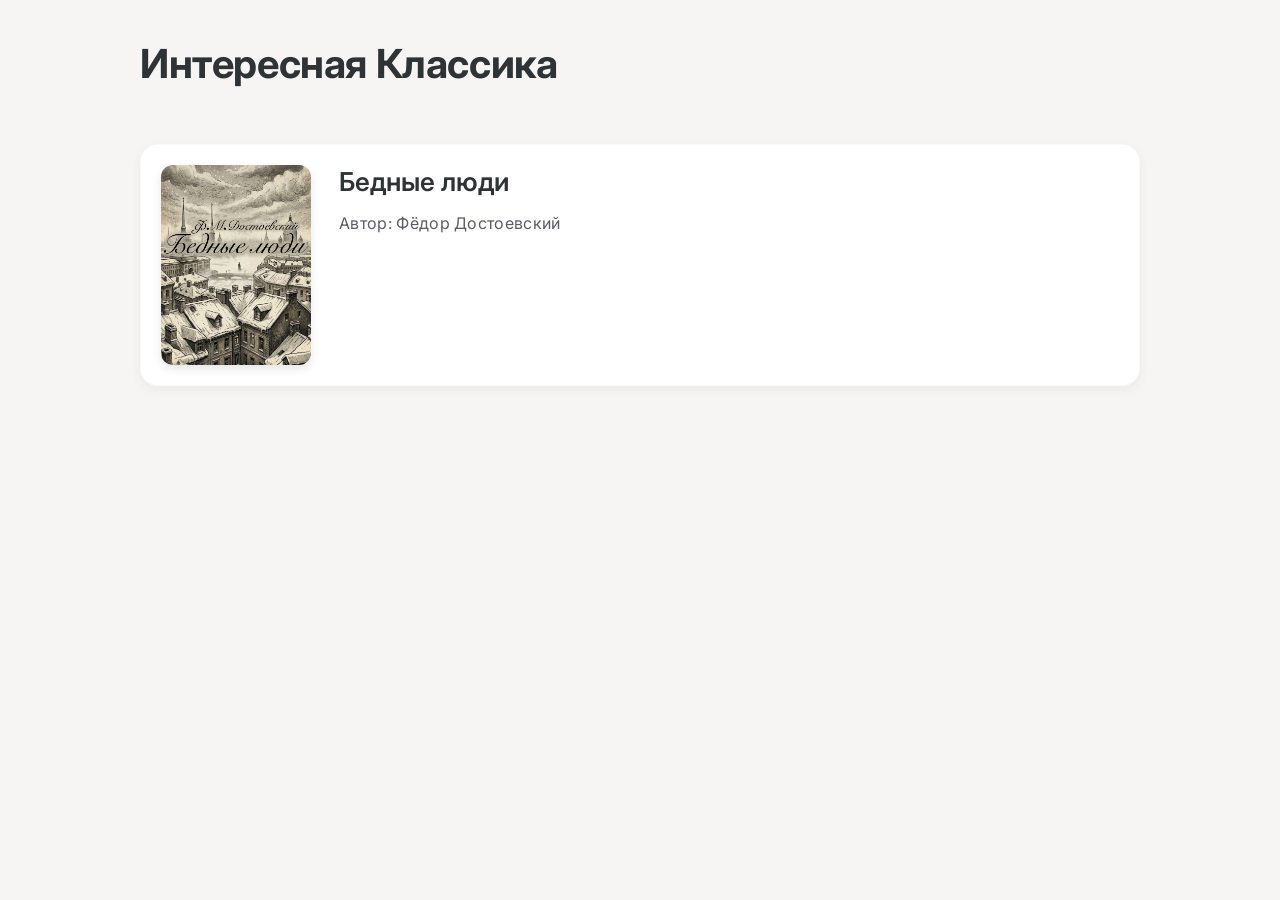
==== index.html @ e3457ea4 "релиз" ====
<!DOCTYPE html>
<html lang="ru">
<head>
    <meta charset="UTF-8">
    <meta name="viewport" content="width=device-width, initial-scale=1.0">
    <title>Интересная Классика</title>
    <link rel="stylesheet" href="styles.css">
    <link rel="preconnect" href="https://fonts.googleapis.com">
    <link rel="preconnect" href="https://fonts.gstatic.com" crossorigin>
    <link href="https://fonts.googleapis.com/css2?family=Inter:wght@400;500;600;700&display=swap" rel="stylesheet">
</head>
<body>
    <header>
        <h1 class="project-title">Интересная Классика</h1>
    </header>
    <main>
        <section class="comics-list">
            
        </section>
    </main>
    <script src="script.js"></script>
</body>
</html>
---- styles.css ----
:root {
    --bg-color: #f6f5f4;
    --card-bg: #ffffff;
    --text-primary: #2e3436;
    --text-secondary: #5e5c64;
    --accent-bg: #3584e4;
    --accent-hover: #4990e7;
    --border-radius-card: 18px;
    --border-radius-btn: 40px;
    --shadow: 0 4px 12px rgba(0, 0, 0, 0.05);
    --shadow-hover: 0 12px 24px rgba(0, 0, 0, 0.08);
    --font-sans: 'Inter', 'Roboto', 'Cantarell', 'Helvetica', 'Arial', sans-serif;
}

* {
    margin: 0;
    padding: 0;
    box-sizing: border-box;
}

body {
    background-color: var(--bg-color);
    color: var(--text-primary);
    font-family: var(--font-sans);
    line-height: 1.6;
    padding: 32px 24px;
    min-height: 100vh;
}

header {
    display: flex;
    align-items: center;
    gap: 16px;
    margin-bottom: 48px;
    max-width: 1000px;
    margin-left: auto;
    margin-right: auto;
    width: 100%;
}

.project-title {
    font-size: 40px;
    font-weight: 700;
    color: var(--text-primary);
    letter-spacing: -0.01em;
    margin: 0;
}

.back-link {
    display: inline-flex;
    align-items: center;
    justify-content: center;
    width: 40px;
    height: 40px;
    background: transparent;
    color: var(--text-primary);
    font-size: 28px;
    font-weight: 300;
    text-decoration: none;
    border-radius: 50%;
    transition: background-color 0.2s;
    line-height: 1;
}

.back-link:hover {
    background-color: rgba(0, 0, 0, 0.05);
}

.back-link span {
    display: none; 
}

.back-link::before {
    content: "←"; 
    display: block;
    margin-top: -4px; 
}

.comics-list {
    display: flex;
    flex-direction: column;
    gap: 24px;
    max-width: 1000px;
    margin: 0 auto;
    width: 100%;
}

.comic-item {
    display: flex;
    align-items: flex-start; 
    background: var(--card-bg);
    border-radius: var(--border-radius-card);
    padding: 20px;
    box-shadow: var(--shadow);
    transition: box-shadow 0.25s, transform 0.2s;
    border: 1px solid rgba(0, 0, 0, 0.02);
    width: 100%;
}

.comic-item:hover {
    box-shadow: var(--shadow-hover);
    transform: translateY(-2px);
}

.comic-cover {
    width: 150px;
    height: 200px;
    object-fit: cover;
    border-radius: 12px;
    flex-shrink: 0;
    box-shadow: 0 4px 10px rgba(0, 0, 0, 0.1);
    margin-right: 28px;
}

.comic-info {
    display: flex;
    align-items: center;
    flex: 1;
    height: 100%;
}

.comic-title {
    font-size: 26px;
    font-weight: 600;
    color: var(--text-primary);
    text-decoration: none;
    transition: color 0.1s;
    border-bottom: 2px solid transparent;
    padding-bottom: 4px;
    line-height: 1.3;
}

.comic-title:hover {
    color: var(--accent-bg);
    border-bottom-color: var(--accent-bg);
}

.comic-detail-card {
    background: var(--card-bg);
    border-radius: 24px;
    padding: 40px;
    box-shadow: var(--shadow);
    max-width: 1000px;
    margin: 0 auto;
    border: 1px solid rgba(0, 0, 0, 0.02);
}

.comic-detail-header {
    display: flex;
    gap: 40px;
}

.detail-cover {
    width: 270px;
    height: 380px;
    object-fit: cover;
    border-radius: 16px;
    box-shadow: 0 12px 28px rgba(0, 0, 0, 0.15);
    flex-shrink: 0;
}

.detail-title {
    font-size: 40px;
    font-weight: 700;
    color: var(--text-primary);
    margin-bottom: 24px;
    line-height: 1.2;
}

.detail-description {
    font-size: 18px;
    color: var(--text-secondary);
    margin-bottom: 36px;
    max-width: 600px;
}

.download-btn {
    display: inline-flex;
    align-items: center;
    gap: 10px;
    background: var(--accent-bg);
    color: white;
    padding: 14px 36px;
    font-size: 18px;
    font-weight: 600;
    text-decoration: none;
    border-radius: var(--border-radius-btn);
    transition: background 0.15s, transform 0.1s, box-shadow 0.2s;
    border: none;
    box-shadow: 0 4px 10px rgba(53, 132, 228, 0.3);
}

.download-btn:hover {
    background: var(--accent-hover);
    box-shadow: 0 8px 18px rgba(53, 132, 228, 0.4);
}

.download-btn:active {
    transform: scale(0.97);
}

.download-btn::before {
    font-size: 20px;
}

.comic-text {
    display: flex;
    flex-direction: column;
    align-items: flex-start;
    gap: 6px;
}

.comic-author {
    font-size: 16px;
    color: var(--text-secondary);
    font-weight: 400;
    letter-spacing: 0.02em;
    display: flex;
    align-items: center;
    gap: 4px;
}

.detail-author {
    font-size: 20px;
    color: var(--text-secondary);
    margin-bottom: 20px;
    font-weight: 400;
    display: flex;
    align-items: center;
    gap: 6px;
}

.detail-author::before {
    font-size: 22px;
    opacity: 0.8;
}

.comic-gallery {
    margin-top: 40px;
    border-top: 1px solid rgba(0, 0, 0, 0.1);
    padding-top: 30px;
}

.comic-gallery h3 {
    font-size: 22px;
    font-weight: 600;
    margin-bottom: 20px;
    color: var(--text-primary);
}

.gallery-images {
    display: flex;
    flex-wrap: wrap;
    gap: 20px;
    justify-content: flex-start;
}

.gallery-image {
    width: 300px;
    height: auto;
    border-radius: 12px;
    box-shadow: var(--shadow);
    object-fit: cover;
    transition: transform 0.2s, box-shadow 0.2s;
}

.gallery-image:hover {
    transform: scale(1.02);
    box-shadow: var(--shadow-hover);
}

@media (prefers-color-scheme: dark) {
    :root {
        --bg-color: #242424;
        --card-bg: #3a3a3a;
        --text-primary: #ffffff;
        --text-secondary: #c0c0c0;
        --accent-bg: #3584e4;
        --accent-hover: #4a94e8;
        --shadow: 0 4px 12px rgba(0, 0, 0, 0.3);
        --shadow-hover: 0 12px 24px rgba(0, 0, 0, 0.4);
    }

    .comic-item,
    .comic-detail-card {
        border: 1px solid rgba(255, 255, 255, 0.05);
    }

    .back-link:hover {
        background-color: rgba(255, 255, 255, 0.1);
    }

    .comic-title:hover {
        border-bottom-color: var(--accent-bg);
    }

    .download-btn {
        box-shadow: 0 4px 12px rgba(53, 132, 228, 0.3);
    }
    
    .comic-gallery {
        border-top-color: rgba(255, 255, 255, 0.15);
    }
}
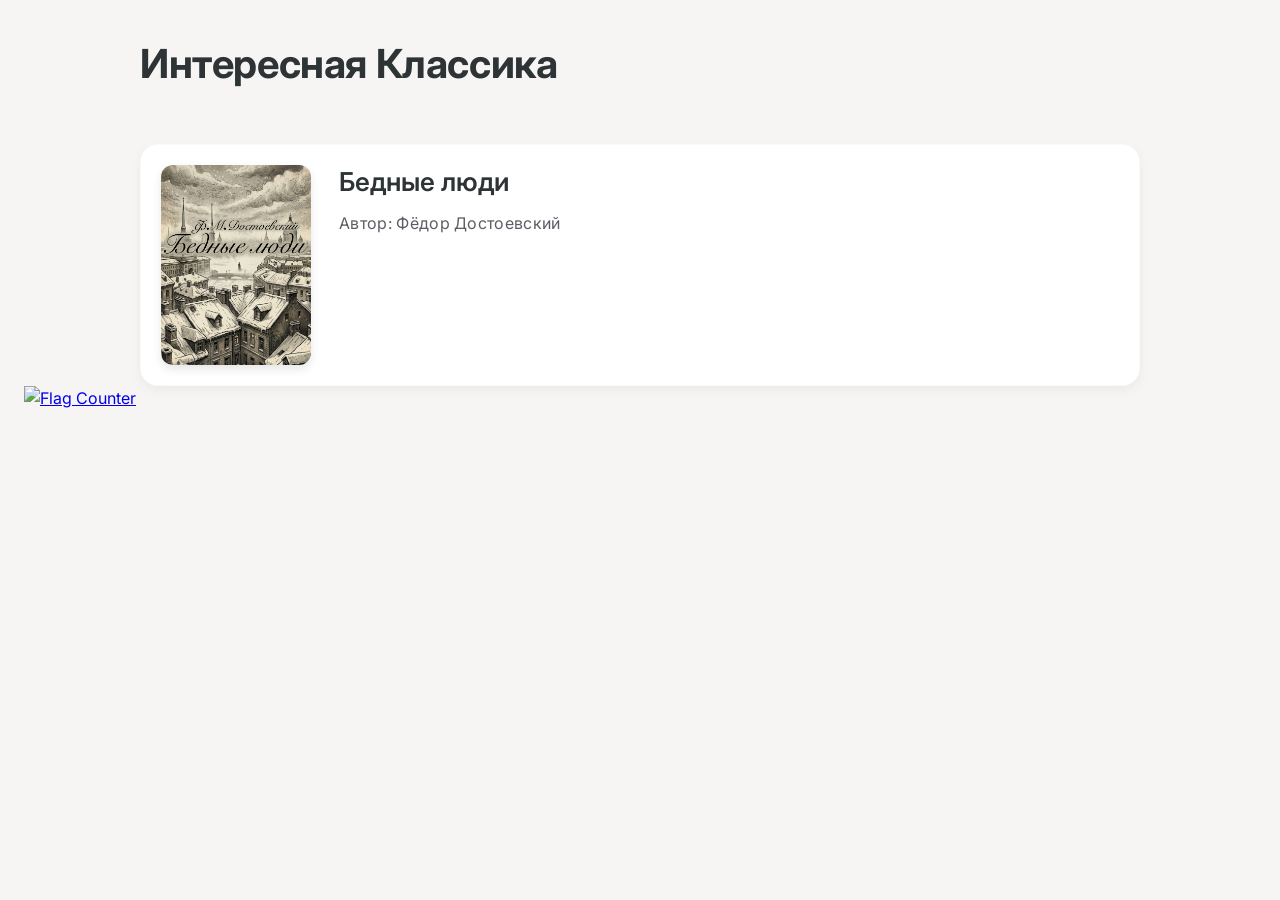
==== commit dde40703: "посещения" ====
--- a/index.html
+++ b/index.html
@@ -18,6 +18,7 @@
             
         </section>
     </main>
+    <a href="https://info.flagcounter.com/FdZw"><img src="https://s05.flagcounter.com/count2/FdZw/bg_FFFFFF/txt_000000/border_CCCCCC/columns_1/maxflags_1/viewers_0/labels_0/pageviews_0/flags_0/percent_0/" alt="Flag Counter" border="0"></a>
     <script src="script.js"></script>
 </body>
 </html>
--- a/styles.css
+++ b/styles.css
@@ -168,7 +168,7 @@
 }
 
 .detail-description {
-    font-size: 18px;
+    font-size: 20px;
     color: var(--text-secondary);
     margin-bottom: 36px;
     max-width: 600px;
@@ -199,10 +199,6 @@
     transform: scale(0.97);
 }
 
-.download-btn::before {
-    font-size: 20px;
-}
-
 .comic-text {
     display: flex;
     flex-direction: column;
@@ -220,7 +216,7 @@
     gap: 4px;
 }
 
-.detail-author {
+.details {
     font-size: 20px;
     color: var(--text-secondary);
     margin-bottom: 20px;
@@ -230,11 +226,6 @@
     gap: 6px;
 }
 
-.detail-author::before {
-    font-size: 22px;
-    opacity: 0.8;
-}
-
 .comic-gallery {
     margin-top: 40px;
     border-top: 1px solid rgba(0, 0, 0, 0.1);
@@ -256,7 +247,7 @@
 }
 
 .gallery-image {
-    width: 300px;
+    width: 290px;
     height: auto;
     border-radius: 12px;
     box-shadow: var(--shadow);
@@ -301,4 +292,113 @@
     .comic-gallery {
         border-top-color: rgba(255, 255, 255, 0.15);
     }
+}
+
+@media (max-width: 800px) {
+    body {
+        padding: 24px 16px;
+    }
+
+    .comic-item {
+        flex-direction: column;
+        align-items: flex-start;
+        padding: 24px;
+    }
+
+    .comic-cover {
+        width: 100%;
+        height: auto;
+        aspect-ratio: 11 / 8;
+        margin-right: 0;
+        margin-bottom: 20px;
+    }
+
+    .comic-info {
+        width: 100%;
+    }
+
+    .comic-title {
+        font-size: 28px;
+    }
+
+    .comic-detail-header {
+        flex-direction: column;
+        align-items: center;
+        text-align: center;
+    }
+
+    .detail-cover {
+        width: 100%;
+        max-width: 300px;
+        height: auto;
+        aspect-ratio: 11 / 8 ;
+    }
+
+    .detail-title {
+        font-size: 32px;
+        text-align: left;
+    }
+
+    .detail-description {
+        font-size: 20px;
+    }
+
+    .download-btn {
+        width: 100%;
+        justify-content: center;
+    }
+
+    .detail-description,
+    .details {
+        text-align: left;
+        width: 100%;
+    }
+
+    .back-link {
+        display: none;
+    }
+
+    .lightbox-close {
+        top: 15px;
+        right: 20px;
+        font-size: 48px;
+    }    
+}
+
+.lightbox {
+    display: none;
+    position: fixed;
+    z-index: 1000;
+    left: 0;
+    top: 0;
+    width: 100%;
+    height: 100%;
+    background-color: rgba(0, 0, 0, 0.9);
+    cursor: pointer;
+    align-items: center;
+    justify-content: center;
+}
+
+.lightbox-image {
+    max-width: 90%;
+    max-height: 90%;
+    object-fit: contain;
+    border-radius: 8px;
+    box-shadow: 0 0 30px rgba(0, 0, 0, 0.5);
+}
+
+.lightbox-close {
+    position: absolute;
+    top: 20px;
+    right: 30px;
+    color: #fff;
+    font-size: 40px;
+    font-weight: bold;
+    cursor: pointer;
+    transition: color 0.2s;
+    z-index: 1001;
+}
+
+.lightbox-close:hover {
+    color: #ccc;
 }
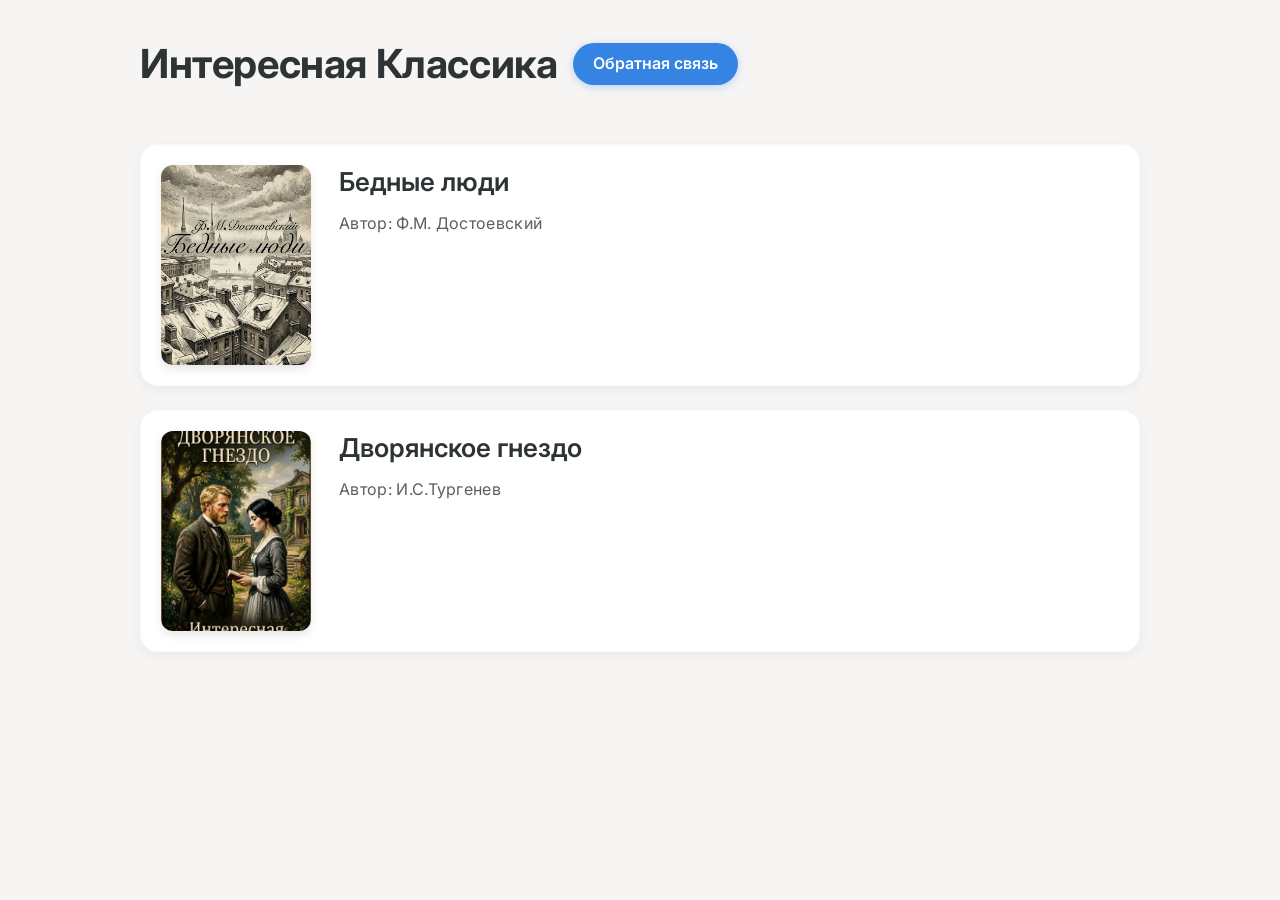
==== commit 55826494: "обратная связь" ====
--- a/index.html
+++ b/index.html
@@ -12,13 +12,13 @@
 <body>
     <header>
         <h1 class="project-title">Интересная Классика</h1>
+        <a href="https://forms.yandex.ru/u/6a0d2329d046883d7c038b00" class="feedback-btn" target="_blank">Обратная связь</a>
     </header>
     <main>
         <section class="comics-list">
             
         </section>
     </main>
-    <a href="https://info.flagcounter.com/FdZw"><img src="https://s05.flagcounter.com/count2/FdZw/bg_FFFFFF/txt_000000/border_CCCCCC/columns_1/maxflags_1/viewers_0/labels_0/pageviews_0/flags_0/percent_0/" alt="Flag Counter" border="0"></a>
     <script src="script.js"></script>
 </body>
 </html>
--- a/styles.css
+++ b/styles.css
@@ -159,11 +159,20 @@
     flex-shrink: 0;
 }
 
+.title-download {
+    display: flex;
+    align-items: center;
+    justify-content: space-between;
+    gap: 20px;
+    flex-wrap: wrap;
+    margin-bottom: 24px;
+}
+
 .detail-title {
     font-size: 40px;
     font-weight: 700;
     color: var(--text-primary);
-    margin-bottom: 24px;
+    margin-bottom: 0;
     line-height: 1.2;
 }
 
@@ -363,6 +372,12 @@
         right: 20px;
         font-size: 48px;
     }    
+
+    .feedback-btn {
+        padding: 6px 16px;
+        font-size: 14px;
+        white-space: nowrap;
+    }
 }
 
 .lightbox {
@@ -401,4 +416,29 @@
 
 .lightbox-close:hover {
     color: #ccc;
+}
+
+.feedback-btn {
+    display: inline-flex;
+    align-items: center;
+    gap: 8px;
+    background: var(--accent-bg);
+    color: white;
+    padding: 8px 20px;
+    font-size: 16px;
+    font-weight: 600;
+    text-decoration: none;
+    border-radius: 40px;
+    transition: background 0.15s, transform 0.1s, box-shadow 0.2s;
+    box-shadow: 0 2px 8px rgba(53, 132, 228, 0.3);
+    white-space: nowrap;
+}
+
+.feedback-btn:hover {
+    background: var(--accent-hover);
+    box-shadow: 0 4px 12px rgba(53, 132, 228, 0.4);
+}
+
+.feedback-btn:active {
+    transform: scale(0.97);
 }
